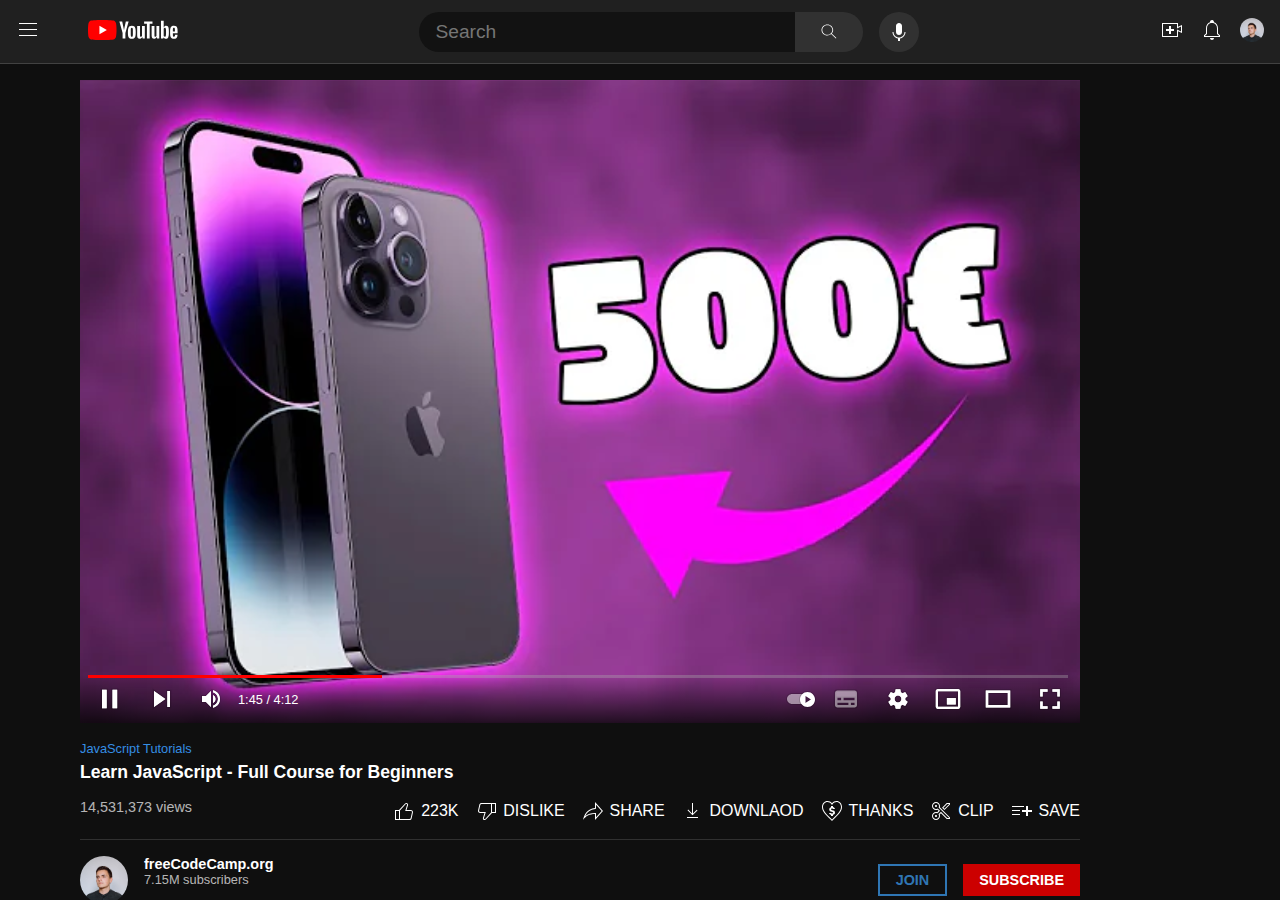
==== watch/youtube_video.html @ 1440735f "Second commit" ====
<!DOCTYPE html>
<html lang="en">
  <head>
    <meta charset="UTF-8" />
    <meta http-equiv="X-UA-Compatible" content="IE=edge" />
    <meta name="viewport" content="width=device-width, initial-scale=1.0" />
    <link rel="stylesheet" href="./style.css" />
    <link rel="shortcut icon" href="../favicon.ico" type="image/x-icon" />
    <title>Video title...</title>
  </head>
  <body>
    <!-- HEADER -->

    <header class="header">
      <!-- RIGHT SIDE OF HEADER -->

      <a href=""
        ><img src="../assets/menu.svg" alt="Menu" class="header__menu__side"
      /></a>
      <a href="../">
        <img src="../assets/logo.svg" alt="Logo" class="header__logo"
      /></a>

      <!-- CENTERED SEARCH BAR  -->

      <form class="header__search">
        <input type="text" class="header__search-input" placeholder="Search" />
        <button class="header__search__btn">
          <img
            src="../assets/search.svg"
            alt="Search"
            class="header__search__btn-icon"
          />
        </button>
        <button class="header__search__voice">
          <img
            src="../assets/voice.svg"
            alt="Voice search"
            class="header__search__voice__icon"
          />
        </button>
      </form>

      <!-- HEADER NAV BAR WITH CREATE, NOTIFICATIONS AND PROFILE ICONS -->

      <nav class="header__nav">
        <ul class="header__nav-list">
          <li class="header__nav-item">
            <a href="#" class="header__nav-link">
              <img
                src="../assets/create.svg"
                alt="Create"
                class="header__nav-icon"
              />
            </a>
          </li>
          <li class="header__nav-item">
            <a href="#" class="header__nav-link">
              <img
                src="../assets/notification.svg"
                alt="Create"
                class="header__nav-icon"
              />
            </a>
          </li>
          <li class="header__nav-item">
            <a href="#" class="header__nav-link header__nav-icon-profile">
              <img
                src="../assets/profile-image.jfif"
                alt="Create"
                class="header__nav-icon"
              />
            </a>
            <div class="header__nav-item-profile">
              <div class="header__nav-item-profile-about">
                <div class="header__nav-item-profile-about-image">
                  <img src="../assets/profile-image.jfif" alt="profile" />
                </div>
                <div class="header__nav-item-profile-about-info">
                  <span class="header__nav-item-profile-about-info-name"
                    >Mirnes Zahirović</span
                  >
                  <span class="header__nav-item-profile-about-info-email"
                    >contact@mirneszahirovic.me</span
                  >
                  <a href="#">Manage your Google Account</a>
                </div>
              </div>
              <nav class="header__nav-item-profile-nav">
                <ul class="header__nav-item-profile-nav-list">
                  <li class="header__nav-item-profile-nav-list-item">
                    <a
                      href="#"
                      class="header__nav-item-profile-nav-list-item-link"
                    >
                      <img
                        src="../assets/your-channel.svg"
                        alt=""
                        class="header__nav-item-profile-nav-list-item-link-img"
                      />
                      <span
                        class="header__nav-item-profile-nav-list-item-link-text"
                        >Your channel</span
                      >
                    </a>
                  </li>
                  <li class="header__nav-item-profile-nav-list-item">
                    <a
                      href="#"
                      class="header__nav-item-profile-nav-list-item-link"
                    >
                      <img
                        src="../assets/youtube-studio.svg"
                        alt=""
                        class="header__nav-item-profile-nav-list-item-link-img"
                      />
                      <span
                        class="header__nav-item-profile-nav-list-item-link-text"
                        >YouTube Studio</span
                      >
                    </a>
                  </li>
                  <li class="header__nav-item-profile-nav-list-item">
                    <a
                      href="#"
                      class="header__nav-item-profile-nav-list-item-link"
                    >
                      <img
                        src="../assets/switch-accounts.svg"
                        alt=""
                        class="header__nav-item-profile-nav-list-item-link-img"
                      />
                      <span
                        class="header__nav-item-profile-nav-list-item-link-text"
                        >Switch accounts</span
                      >
                    </a>
                  </li>
                  <li class="header__nav-item-profile-nav-list-item">
                    <a
                      href="#"
                      class="header__nav-item-profile-nav-list-item-link"
                    >
                      <img
                        src="../assets/signout.svg"
                        alt=""
                        class="header__nav-item-profile-nav-list-item-link-img"
                      />
                      <span
                        class="header__nav-item-profile-nav-list-item-link-text"
                        >Sign out</span
                      >
                    </a>
                  </li>
                </ul>
              </nav>
              <nav class="header__nav-item-profile-nav">
                <ul class="header__nav-item-profile-nav-list">
                  <li class="header__nav-item-profile-nav-list-item">
                    <a
                      href="#"
                      class="header__nav-item-profile-nav-list-item-link"
                    >
                      <img
                        src="../assets/pruchases.svg"
                        alt=""
                        class="header__nav-item-profile-nav-list-item-link-img"
                      />
                      <span
                        class="header__nav-item-profile-nav-list-item-link-text"
                        >Purchases and memberships
                      </span>
                    </a>
                  </li>
                  <li class="header__nav-item-profile-nav-list-item">
                    <a
                      href="#"
                      class="header__nav-item-profile-nav-list-item-link"
                    >
                      <img
                        src="../assets/your-data.svg"
                        alt=""
                        class="header__nav-item-profile-nav-list-item-link-img"
                      />
                      <span
                        class="header__nav-item-profile-nav-list-item-link-text"
                        >Your data in YouTube</span
                      >
                    </a>
                  </li>
                </ul>
              </nav>
              <nav class="header__nav-item-profile-nav">
                <ul class="header__nav-item-profile-nav-list">
                  <li class="header__nav-item-profile-nav-list-item">
                    <a
                      href="#"
                      class="header__nav-item-profile-nav-list-item-link"
                    >
                      <img
                        src="../assets/appearance.svg"
                        alt=""
                        class="header__nav-item-profile-nav-list-item-link-img"
                      />
                      <span
                        class="header__nav-item-profile-nav-list-item-link-text"
                        >Appearance: Device theme
                      </span>
                    </a>
                  </li>
                  <li class="header__nav-item-profile-nav-list-item">
                    <a
                      href="#"
                      class="header__nav-item-profile-nav-list-item-link"
                    >
                      <img
                        src="../assets/language.svg"
                        alt=""
                        class="header__nav-item-profile-nav-list-item-link-img"
                      />
                      <span
                        class="header__nav-item-profile-nav-list-item-link-text"
                        >Language: British English
                      </span>
                    </a>
                  </li>
                  <li class="header__nav-item-profile-nav-list-item">
                    <a
                      href="#"
                      class="header__nav-item-profile-nav-list-item-link"
                    >
                      <img
                        src="../assets/restricted.svg"
                        alt=""
                        class="header__nav-item-profile-nav-list-item-link-img"
                      />
                      <span
                        class="header__nav-item-profile-nav-list-item-link-text"
                        >Restricted Mode: Off
                      </span>
                    </a>
                  </li>
                  <li class="header__nav-item-profile-nav-list-item">
                    <a
                      href="#"
                      class="header__nav-item-profile-nav-list-item-link"
                    >
                      <img
                        src="../assets/location.svg"
                        alt=""
                        class="header__nav-item-profile-nav-list-item-link-img"
                      />
                      <span
                        class="header__nav-item-profile-nav-list-item-link-text"
                        >Location: Bosnia and Herzegovina
                      </span>
                    </a>
                  </li>
                  <li class="header__nav-item-profile-nav-list-item">
                    <a
                      href="#"
                      class="header__nav-item-profile-nav-list-item-link"
                    >
                      <img
                        src="../assets/keyboard-shortcuts.svg"
                        alt=""
                        class="header__nav-item-profile-nav-list-item-link-img"
                      />
                      <span
                        class="header__nav-item-profile-nav-list-item-link-text"
                        >Keyboard shortcuts
                      </span>
                    </a>
                  </li>
                </ul>
              </nav>
              <nav class="header__nav-item-profile-nav">
                <ul class="header__nav-item-profile-nav-list">
                  <li class="header__nav-item-profile-nav-list-item">
                    <a
                      href="#"
                      class="header__nav-item-profile-nav-list-item-link"
                    >
                      <img
                        src="../assets/settings.svg"
                        alt=""
                        class="header__nav-item-profile-nav-list-item-link-img"
                      />
                      <span
                        class="header__nav-item-profile-nav-list-item-link-text"
                        >Settings
                      </span>
                    </a>
                  </li>
                </ul>
              </nav>
              <nav class="header__nav-item-profile-nav">
                <ul class="header__nav-item-profile-nav-list">
                  <li class="header__nav-item-profile-nav-list-item">
                    <a
                      href="#"
                      class="header__nav-item-profile-nav-list-item-link"
                    >
                      <img
                        src="../assets/help.svg"
                        alt=""
                        class="header__nav-item-profile-nav-list-item-link-img"
                      />
                      <span
                        class="header__nav-item-profile-nav-list-item-link-text"
                        >Help
                      </span>
                    </a>
                  </li>
                  <li class="header__nav-item-profile-nav-list-item">
                    <a
                      href="#"
                      class="header__nav-item-profile-nav-list-item-link"
                    >
                      <img
                        src="../assets/send-feedback.svg"
                        alt=""
                        class="header__nav-item-profile-nav-list-item-link-img"
                      />
                      <span
                        class="header__nav-item-profile-nav-list-item-link-text"
                        >Send feedback
                      </span>
                    </a>
                  </li>
                </ul>
              </nav>
            </div>
          </li>
        </ul>
      </nav>
    </header>

    <!-- TABLET AND MOBILE HEADER-->

    <header class="header__mobile">
      <div class="header__mobile__search">
        <input type="text" class="header__mobile__search-input" />
      </div>
      <div class="header__mobile__logo">
        <img
          src="../assets/logo.svg"
          alt="Logo"
          class="header__mobile__logo-img"
        />
      </div>
      <div class="header__mobile__right-side">
        <img
          src="../assets/search.svg"
          alt="Search"
          class="header__mobile__right-side-search-img"
        />
        <img
          src="../assets/profile-image.jfif"
          alt=""
          class="header__mobile__right-side-profile"
        />
      </div>
    </header>

    <main class="main">
      <div class="main__video">
        <div class="main__video__player">
          <div class="main__video__player__controls">
            <div class="main__video__player__controls__track">
              <div class="main__video__player__controls__track-current"></div>
            </div>
            <div class="main__video__player__controls__first-group">
              <img
                src="./assets/pause.svg"
                alt=""
                class="main__video__player__controls__first-group-pause"
              />
              <img
                src="./assets/next.svg"
                alt=""
                class="main__video__player__controls__first-group-next"
              />
              <img
                src="./assets/volume.svg"
                alt=""
                class="main__video__player__controls__first-group-volume"
              />
              <span class="main__video__player__controls__first-group-time"
                >1:45 / 4:12</span
              >
            </div>
            <div class="main__video__player__controls__second-group">
              <img
                src="./assets/autoplay.svg"
                alt=""
                class="main__video__player__controls-second-group-autplay"
              />
              <img
                src="./assets/subtitles.svg"
                alt=""
                class="main__video__player__controls-second-group-subtitles"
              />
              <img
                src="./assets/settings.svg"
                alt=""
                class="main__video__player__controls-second-group-settings"
              />
              <img
                src="./assets/pip.svg"
                alt=""
                class="main__video__player__controls-second-group-pip"
              />
              <img
                src="./assets/cinema.svg"
                alt=""
                class="main__video__player__controls-second-group-cinema"
              />
              <img
                src="./assets/fullscreen.svg"
                alt=""
                class="main__video__player__controls-second-group-fullscreen"
              />
            </div>
          </div>
        </div>
        <div class="main__video__about">
          <div class="main__video__about__title">
            <a class="main__video__about__title-tag" href="#"
              >JavaScript Tutorials</a
            >
            <h4 class="main__video__about__title-text">
              Learn JavaScript - Full Course for Beginners
            </h4>
          </div>
          <div class="main__video__about__actions">
            <span class="main__video__about__actions-views"
              >14,531,373 views
            </span>
            <button class="main__video__about__actions-button">
              <img
                src="./assets/like.svg"
                alt=""
                class="main__video__about__actions-button-img"
              />
              <span class="main__video__about__actions-button-text">223K</span>
            </button>
            <button class="main__video__about__actions-button">
              <img
                src="./assets/dislike.svg"
                alt=""
                class="main__video__about__actions-button-img"
              />
              <span class="main__video__about__actions-button-text"
                >DISLIKE</span
              >
            </button>
            <button class="main__video__about__actions-button">
              <img
                src="./assets/share.svg"
                alt=""
                class="main__video__about__actions-button-img"
              />
              <span class="main__video__about__actions-button-text">SHARE</span>
            </button>
            <button class="main__video__about__actions-button">
              <img
                src="./assets/download.svg"
                alt=""
                class="main__video__about__actions-button-img"
              />
              <span class="main__video__about__actions-button-text"
                >DOWNLAOD</span
              >
            </button>
            <button class="main__video__about__actions-button">
              <img
                src="./assets/thanks.svg"
                alt=""
                class="main__video__about__actions-button-img"
              />
              <span class="main__video__about__actions-button-text"
                >THANKS</span
              >
            </button>
            <button class="main__video__about__actions-button">
              <img
                src="./assets/clip.svg"
                alt=""
                class="main__video__about__actions-button-img"
              />
              <span class="main__video__about__actions-button-text">CLIP</span>
            </button>
            <button class="main__video__about__actions-button">
              <img
                src="./assets/save.svg"
                alt=""
                class="main__video__about__actions-button-img"
              />
              <span class="main__video__about__actions-button-text">SAVE</span>
            </button>
          </div>
          <div class="main__video__about__description">
            <div class="main__video__about__description__heading">
              <div class="main__video__about__description__heading-channel">
                <img
                  src="../assets/profile-image.jfif"
                  alt=""
                  class="main__video__about__description__heading-channel-img"
                />
                <div
                  class="main__video__about__description__heading-channel-about"
                >
                  <span
                    class="main__video__about__description__heading-channel-about-name"
                    >freeCodeCamp.org</span
                  >
                  <span
                    class="main__video__about__description__heading-channel-about-subs"
                    >7.15M subscribers</span
                  >
                </div>
              </div>
              <div
                class="main__video__about__description__heading-channel-actions"
              >
                <button
                  class="main__video__about__description__heading-channel-actions-join"
                >
                  JOIN
                </button>
                <button
                  class="main__video__about__description__heading-channel-actions-subscribe"
                >
                  SUBSCRIBE
                </button>
              </div>
            </div>
            <div class="main__video__about__description__box">
              <p class="main__video__about__description__box-text">
                This complete 134-part JavaScript tutorial for beginners will
                teach you everything you need to know to get started with the
                JavaScript programming language.
              </p>
              <a href="#" class="main__video__about__description__box_show-more"
                >SHOW MORE</a
              >
            </div>
          </div>
        </div>
        <div class="main__video__comments">
          <div class="main__video__comments__heading">
            <span class="main__video__comments__heading-comments-number"
              >8,051 Comments</span
            >
            <div class="main__video__comments__heading-sort">
              <img
                src="./assets/sort-commetns.svg"
                alt=""
                class="main__video__comments__heading-sort-img"
              />
              <span class="main__video__comments__heading-sort-text"
                >SORT BY</span
              >
            </div>
          </div>
          <div class="main__video__comments__add">
            <img
              src="../assets/profile-image.jfif"
              alt=""
              class="main__video__comments__add-channel-image"
            />
            <div class="main__video__comments__add-field">
              <input
                type="text"
                class="main__video__comments__add-field-input"
                placeholder="Add Comment"
              />
              <div class="main__video__comments__add-field__actions">
                <span class="main__video__comments__add-field__actions-emoji"
                  >😄</span
                >
                <button
                  class="main__video__comments__add-field__actions-cancel"
                >
                  Cancel
                </button>
                <button
                  class="main__video__comments__add-field__actions-comment"
                >
                  Comment
                </button>
              </div>
            </div>
          </div>

          <div class="main__video__comments__all">
            <div class="main__video__comments__all-comment">
              <img
                src="../assets/profile-image.jfif"
                alt=""
                class="main__video__comments__all-comment-img"
              />
              <div class="main__video__comments__all__comment__content">
                <div
                  class="main__video__comments__all__comment__content__heading"
                >
                  <div
                    class="main__video__comments__all__comment__content__heading"
                  >
                    <span
                      class="main__video__comments__all__comment__content__heading-channel"
                      >Zizyo</span
                    >
                    <span
                      class="main__video__comments__all__comment__content__heading-time"
                      >3 days ago</span
                    >
                  </div>
                </div>
                <span class="main__video__comments__all__comment__content-text">
                  Thank you! This is a very helpful tutorial.
                </span>
                <div
                  class="main__video__comments__all__comment__content__actions"
                >
                  <button
                    class="main__video__comments__all__comment__content__actions-like"
                  >
                    <img
                      src="./assets/like.svg"
                      alt=""
                      class="main__video__comments__all__comment__content-actions-like-img"
                    />
                    18
                  </button>
                  <button
                    class="main__video__comments__all__comment__content__actions-like"
                  >
                    <img src="./assets/dislike.svg" alt="" />
                  </button>
                  <span
                    class="main__video__comments__all__comment__content__actions-reply"
                    >REPLY</span
                  >
                </div>
              </div>
            </div>
          </div>
        </div>
      </div>
      <div class="main__suggestions"></div>
    </main>
    <footer class="footer__mobile">
      <nav class="footer__mobile__nav">
        <ul class="footer__mobile__nav-list">
          <li class="footer__mobile__nav-list-item">
            <a href="#" class="footer__mobile__nav-list-item-link">
              <img
                src="../assets/home.svg"
                alt=""
                class="footer__mobile__nav-list-item-link-img"
              />
              <span class="footer__mobile__nav-list-item-link-text">Home</span>
            </a>
          </li>
          <li class="footer__mobile__nav-list-item">
            <a href="#" class="footer__mobile__nav-list-item-link">
              <img
                src="../assets/shorts.svg"
                alt=""
                class="footer__mobile__nav-list-item-link-img"
              />
              <span class="footer__mobile__nav-list-item-link-text"
                >Shorts</span
              >
            </a>
          </li>
          <li class="footer__mobile__nav-list-item">
            <a href="#" class="footer__mobile__nav-list-item-link">
              <img
                src="../assets/subscriptions.svg"
                alt=""
                class="footer__mobile__nav-list-item-link-img"
              />
              <span class="footer__mobile__nav-list-item-link-text"
                >Subscirptions</span
              >
            </a>
          </li>
          <li class="footer__mobile__nav-list-item">
            <a href="#" class="footer__mobile__nav-list-item-link">
              <img
                src="../assets/library.svg"
                alt=""
                class="footer__mobile__nav-list-item-link-img"
              />
              <span class="footer__mobile__nav-list-item-link-text"
                >Library</span
              >
            </a>
          </li>
        </ul>
      </nav>
    </footer>
  </body>
</html>
---- watch/style.css ----
/* GLOBAL STYLE */

* {
  margin: 0;
  padding: 0;
  box-sizing: border-box;
  font-family: "Arial";
}

body {
  height: 100vh;
  background-color: #202020;
}

body::-webkit-scrollbar {
  display: none;
}

a {
  color: white;
  text-decoration: none;
}

/* HEADER */

.header {
  display: flex;
  align-items: center;
  justify-content: space-between;
  height: 4rem;
  padding: 0 1rem;
  border-bottom: 1px solid #424242;
  position: relative;
  z-index: 9999;
}

.header-menu-side {
  justify-self: flex-start;
}

.header__logo {
  justify-self: flex-start;
  margin-right: auto;
  margin-left: 3rem;
}

.header__search {
  display: flex;
  align-self: center;
  justify-self: center;
  margin: 0 auto;
  width: 40%;
}

.header__search-input {
  padding: 0.5rem 1rem;
  font-size: 1.2rem;
  border-radius: 40px 0 0 40px;
  outline: none;
  border: none;
  background-color: #121212;
  width: 100%;
  color: white;
}

.header__search__btn {
  padding: 0.5rem 1.5rem;
  display: flex;
  justify-content: center;
  align-items: center;
  background-color: #313131;
  border-radius: 0 40px 40px 0;
  outline: none;
  border: none;
  cursor: pointer;
}

.header__search__btn-icon {
  width: 1.2rem;
}

.header__search__voice {
  margin-left: 1rem;
  padding: 0.5rem;
  border-radius: 50%;
  display: flex;
  justify-content: center;
  align-items: center;
  background-color: #313131;
  outline: none;
  border: none;
  cursor: pointer;
}

.header__nav {
  display: flex;
  justify-content: center;
  align-items: center;
}

.header__nav-list {
  display: flex;
  justify-content: center;
  align-items: center;
  list-style: none;
  gap: 1rem;
}

.header__nav-icon {
  width: 1.5rem;
  border-radius: 50%;
}

.header__nav-icon-profile:hover + .header__nav-item-profile {
  display: flex;
  flex-direction: column;
}

.header__nav-item-profile {
  width: 20rem;
  height: 90vh;
  background-color: #202020;
  border: 1px solid #414141;
  position: absolute;
  top: 2rem;
  right: 2rem;
  display: none;
  flex-direction: column;
  color: white;
  overflow-y: scroll;
}

.header__nav-item-profile::-webkit-scrollbar {
  width: 0.5rem;
}

.header__nav-item-profile::-webkit-scrollbar-thumb {
  background-color: #6a6a6a;
}

.header__nav-item-profile:hover {
  display: flex;
  flex-direction: column;
}

.header__nav-item-profile-about {
  display: flex;
  gap: 1rem;
  padding: 0.5rem;
  position: sticky;
  top: 0;
  background-color: #202020;
  border-bottom: 1px solid #6a6a6a;
}

.header__nav-item-profile-about-image {
  width: 20%;
}
.header__nav-item-profile-about-image img {
  width: 100%;
  border-radius: 50%;
}

.header__nav-item-profile-about-info {
  display: flex;
  flex-direction: column;
  gap: 0.2rem;
  font-size: 0.9rem;
}

.header__nav-item-profile-about-info a {
  color: #3ea6ff;
  margin: 1rem 0;
}

.header__nav-item-profile-nav {
  border-top: 1px solid #6a6a6a;
  border-bottom: 1px solid #6a6a6a;
  padding: 0.5rem 0;
}

.header__nav-item-profile-nav-list {
  list-style: none;
}

.header__nav-item-profile-nav-list-item {
  cursor: pointer;
  padding: 0.5rem 1rem;
}
.header__nav-item-profile-nav-list-item:hover {
  background-color: #a7a99d2a;
}

.header__nav-item-profile-nav-list-item-link {
  display: flex;
  align-items: center;
  gap: 1rem;
  font-size: 0.9rem;
}

.header__mobile {
  display: none;
}

/* MAIN */

.main {
  display: flex;
  padding: 1rem 5rem;
  height: calc(100vh - 4rem);
  background-color: #0f0f0f;
  overflow-y: scroll;
}

.main::-webkit-scrollbar {
  width: 1rem;
}

.main::-webkit-scrollbar-thumb {
  background-color: #969696;
  border-radius: 50px;
  background-clip: padding-box;
  border: 4px solid rgba(0, 0, 0, 0);
}

.main::-webkit-scrollbar-track {
  background-color: #232323;
  display: block;
  padding: 0.3rem;
}

.main__video {
  flex-basis: 70%;
  height: 100%;
}

.main__video__player {
  width: 100%;
  height: 80%;
  background-image: url("../assets/videos/2.webp");
  background-position: center;
  background-size: cover;
  display: flex;
}

.main__video__player__controls {
  align-self: flex-end;
  width: 100%;
  display: flex;
  align-items: center;
  justify-content: space-between;
  color: white;
  background: rgb(0, 0, 0);
  background: linear-gradient(
    0deg,
    rgba(0, 0, 0, 0.7724089635854342) 0%,
    rgba(255, 255, 255, 0) 100%
  );
  font-size: 0.8rem;
  padding: 0 0.5rem;
  position: relative;
}

.main__video__player__controls img {
  cursor: pointer;
}

.main__video__player__controls__track {
  position: absolute;
  top: 0;
  width: 98%;
  background-color: rgba(175, 175, 175, 0.34);
  height: 3px;
}

.main__video__player__controls__track-current {
  background-color: red;
  height: 100%;
  width: 30%;
}

.main__video__player__controls__first-group {
  display: flex;
  align-items: center;
  gap: 0.5rem;
}
.main__video__player__controls__second-group {
  display: flex;
  align-items: center;
  gap: 0.5rem;
}

.main__video__about__title {
  margin-top: 1rem;
}

.main__video__about__title-tag {
  color: #358ee4;
  font-size: 0.8rem;
}

.main__video__about__title-text {
  color: white;
  font-size: 1.1rem;
  margin-top: 0.3rem;
}

.main__video__about__actions {
  display: flex;
  align-items: flex-start;
  color: white;
  gap: 1rem;
  border-bottom: 1px solid #303030;
  padding: 1rem 0;
}

.main__video__about__actions-views {
  margin-right: auto;
  font-size: 0.9rem;
  color: rgba(255, 255, 255, 0.706);
}

.main__video__about__actions-button {
  background-color: transparent;
  color: white;
  outline: none;
  border: none;
  display: flex;
  align-items: center;
  font-size: 1rem;
  font-weight: 500;
  gap: 0.3rem;
  cursor: pointer;
}

.main__video__about__description {
  padding: 1rem 0;
  border-bottom: 1px solid #303030;
  width: 100%;
  color: white;
  display: flex;
  flex-direction: column;
  gap: 1rem;
}

.main__video__about__description__heading {
  display: flex;
  justify-content: space-between;
  width: 100%;
}

.main__video__about__description__heading-channel {
  display: flex;
  width: 30%;
  gap: 1rem;
}

.main__video__about__description__heading-channel-img {
  width: 3rem;
  border-radius: 50%;
}

.main__video__about__description__heading-channel-about {
  display: flex;
  flex-direction: column;
}

.main__video__about__description__heading-channel-about-subs {
  font-size: 0.8rem;
  color: rgba(255, 255, 255, 0.706);
}

.main__video__about__description__heading-channel-about-name {
  font-size: 0.9rem;
  font-weight: 600;
}

.main__video__about__description__heading-channel-actions {
  display: flex;
  align-items: center;
  gap: 1rem;
}

.main__video__about__description__heading-channel-actions-join {
  font-size: 0.9rem;
  background-color: transparent;
  border: 2px solid #2f76b4;
  font-weight: 600;
  color: #2f76b4;
  padding: 0.4rem 1rem;
  cursor: pointer;
}

.main__video__about__description__heading-channel-actions-subscribe {
  font-size: 0.9rem;
  background-color: #cc0000;
  border: none;
  font-weight: 600;
  color: white;
  padding: 0.5rem 1rem;
  cursor: pointer;
}

.main__video__about__description__box {
  padding: 0.5rem 4rem;
  font-size: 0.8rem;
}

.main__video__about__description__box_show-more {
  font-weight: 500;
  font-size: 0.8rem;
  display: block;
  margin-top: 2rem;
  color: rgba(255, 255, 255, 0.706);
}

.main__video__comments {
  display: flex;
  flex-direction: column;
  padding-bottom: 5rem;
  width: 100%;
}

.main__video__comments__heading {
  display: flex;
  color: white;
  gap: 1rem;
  align-items: center;
  padding: 1rem 0;
  font-size: 0.9rem;
}

.main__video__comments__heading-sort {
  display: flex;
  align-items: center;
  gap: 0.5rem;
  cursor: pointer;
  font-size: 0.9rem;
  font-weight: 500;
}

.main__video__comments__add {
  display: flex;
  align-items: flex-start;
  gap: 1rem;
  width: 100%;
}

.main__video__comments__add-channel-image {
  width: 4rem;
  border-radius: 50%;
}

.main__video__comments__add-field {
  display: flex;
  flex-direction: column;
  width: 100%;
  gap: 0.5rem;
}

.main__video__comments__add-field-input {
  width: 100%;
  font-size: 1rem;
  padding: 0.5rem 0.5rem 0.2rem 0.5rem;
  background-color: transparent;
  color: white;
  border: none;
  outline: none;
  border-bottom: 1px solid #a7a99d;
}

.main__video__comments__add-field__actions {
  display: flex;
  gap: 0.5rem;
}

.main__video__comments__add-field__actions-emoji {
  margin-right: auto;
  cursor: pointer;
}

.main__video__comments__add-field__actions-cancel {
  padding: 0.5rem 1rem;
  background-color: transparent;
  color: #a7a99d;
  font-size: 0.9rem;
  font-weight: 500;
  border: none;
  cursor: pointer;
  text-transform: uppercase;
}

.main__video__comments__add-field__actions-comment {
  padding: 0.5rem 1rem;
  background-color: #3ea6ff;
  color: black;
  font-size: 0.9rem;
  font-weight: 500;
  border: none;
  cursor: pointer;
  text-transform: uppercase;
  border-radius: 2px;
}

.main__video__comments__all {
  display: flex;
  flex-direction: column;
}

/* FOOTER */

.footer__mobile {
  display: none;
}

@media only screen and (max-width: 1312px) {
  /* TABLET NAVBAR */

  .main__nav {
    display: none;
  }

  .main__nav__tablet {
    display: flex;
    width: 5rem;
    justify-content: center;
    padding: 1rem 0.2rem;
  }

  .main__nav__tablet-list {
    display: flex;
    flex-direction: column;
    list-style: none;
    gap: 1rem;
  }

  .main__nav__tablet-list-item-link {
    display: flex;
    flex-direction: column;
    align-items: center;
    gap: 0.5rem;
    text-decoration: none;
    color: white;
    padding: 0.5rem 0;
  }

  .main__nav__tablet-list-item-link:hover {
    background-color: #a7a99d;
  }

  .main__nav__tablet-list-item-link-text {
    font-size: 0.6rem;
  }
}

/* TABLET VIDEO CONTAINER GRID */

@media only screen and (max-width: 1028px) {
  .header {
    display: none;
  }
  .header__mobile {
    display: flex;
    justify-content: space-between;
    align-items: center;
    padding: 0.8rem 1rem;
    background-color: #0f0f0f;
    border-bottom: 0.1px solid #6f6f6f;
  }

  .header__mobile__logo-img {
    max-width: 100%;
  }

  .header__mobile__search {
    display: none;
  }

  .header__mobile__right-side {
    display: flex;
    align-items: center;
    gap: 1rem;
  }

  .header__mobile__right-side-search-img {
    cursor: pointer;
    width: 2rem;
  }

  .header__mobile__right-side-profile {
    max-width: 2rem;
    border-radius: 50%;
  }

  .header__mobile__right-side-search-img:hover + .header__mobile__search {
    display: block;
  }

  .main__nav__tablet {
    display: none;
  }

  .footer__mobile {
    display: flex;
    position: fixed;
    bottom: 0;
    background-color: #0f0f0f;
    width: 100%;
  }

  .footer__mobile__nav {
    width: 100%;
    padding: 0.5rem;
  }

  .footer__mobile__nav-list {
    display: flex;
    width: 100%;
    list-style: none;
    justify-content: space-between;
  }

  .footer__mobile__nav-list-item {
    flex-grow: 1;
  }

  .footer__mobile__nav-list-item-link {
    display: flex;
    flex-direction: column;
    justify-content: center;
    align-items: center;
    width: 100%;
    gap: 0.1rem;
  }

  .footer__mobile__nav-list-item-link-img {
    width: 1.3rem;
  }

  .footer__mobile__nav-list-item-link-text {
    font-size: 0.8rem;
  }
}

@media only screen and (max-width: 480px) {
  .header__mobile__search {
    display: none;
  }
}
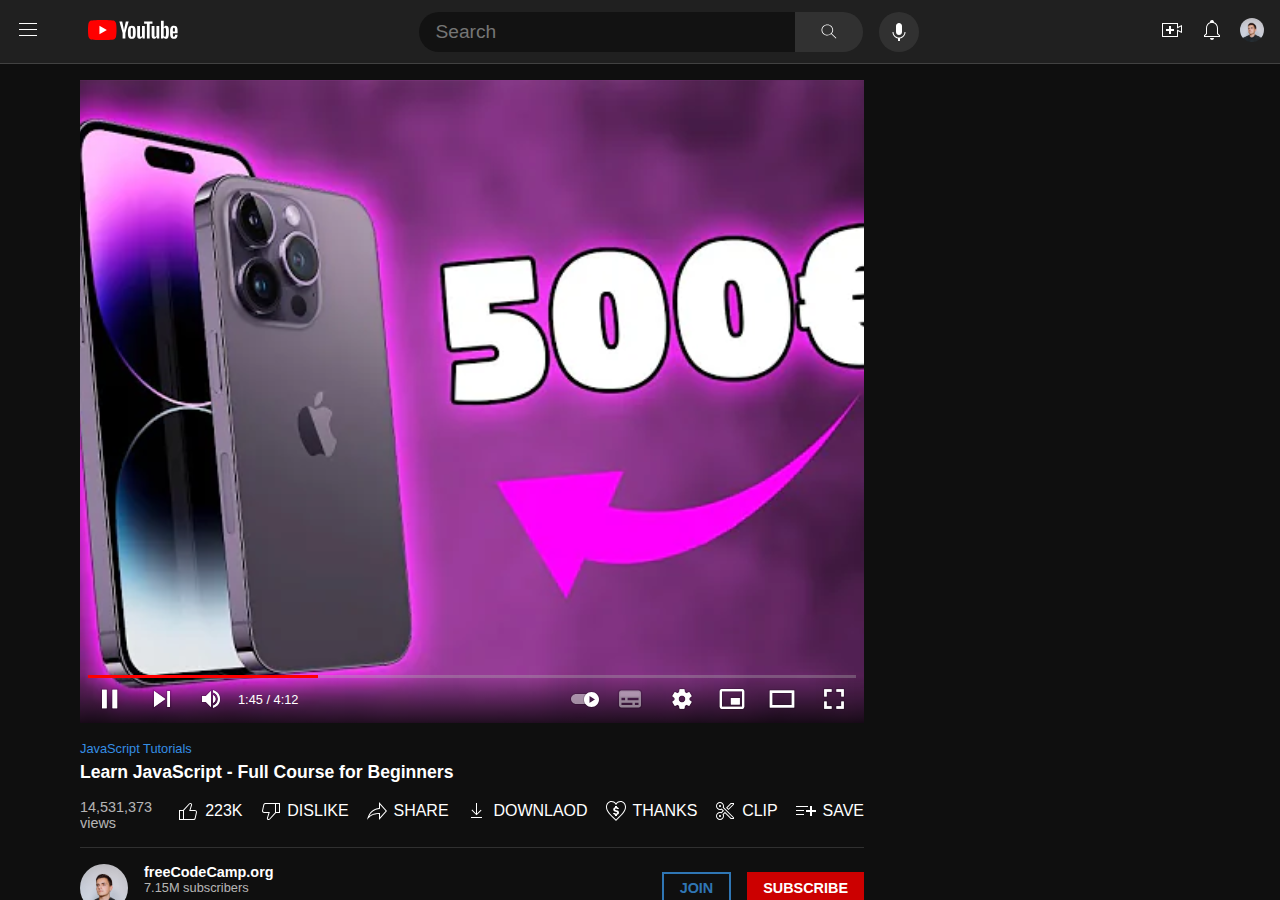
==== commit 314e5da0: "setting base url" ====
--- a/watch/youtube_video.html
+++ b/watch/youtube_video.html
@@ -605,18 +605,14 @@
                 <div
                   class="main__video__comments__all__comment__content__heading"
                 >
-                  <div
-                    class="main__video__comments__all__comment__content__heading"
-                  >
-                    <span
-                      class="main__video__comments__all__comment__content__heading-channel"
-                      >Zizyo</span
-                    >
-                    <span
-                      class="main__video__comments__all__comment__content__heading-time"
-                      >3 days ago</span
-                    >
-                  </div>
+                  <span
+                    class="main__video__comments__all__comment__content__heading-channel"
+                    >Zizyo</span
+                  >
+                  <span
+                    class="main__video__comments__all__comment__content__heading-time"
+                    >3 days ago</span
+                  >
                 </div>
                 <span class="main__video__comments__all__comment__content-text">
                   Thank you! This is a very helpful tutorial.
@@ -631,8 +627,249 @@
                       src="./assets/like.svg"
                       alt=""
                       class="main__video__comments__all__comment__content-actions-like-img"
+                      style="display: block"
                     />
-                    18
+                    <span>18</span>
+                  </button>
+                  <button
+                    class="main__video__comments__all__comment__content__actions-like"
+                  >
+                    <img src="./assets/dislike.svg" alt="" />
+                  </button>
+                  <span
+                    class="main__video__comments__all__comment__content__actions-reply"
+                    >REPLY</span
+                  >
+                </div>
+              </div>
+            </div>
+            <div class="main__video__comments__all-comment">
+              <img
+                src="../assets/profile-image.jfif"
+                alt=""
+                class="main__video__comments__all-comment-img"
+              />
+              <div class="main__video__comments__all__comment__content">
+                <div
+                  class="main__video__comments__all__comment__content__heading"
+                >
+                  <span
+                    class="main__video__comments__all__comment__content__heading-channel"
+                    >Zizyo</span
+                  >
+                  <span
+                    class="main__video__comments__all__comment__content__heading-time"
+                    >3 days ago</span
+                  >
+                </div>
+                <span class="main__video__comments__all__comment__content-text">
+                  Thank you! This is a very helpful tutorial.
+                </span>
+                <div
+                  class="main__video__comments__all__comment__content__actions"
+                >
+                  <button
+                    class="main__video__comments__all__comment__content__actions-like"
+                  >
+                    <img
+                      src="./assets/like.svg"
+                      alt=""
+                      class="main__video__comments__all__comment__content-actions-like-img"
+                      style="display: block"
+                    />
+                    <span>18</span>
+                  </button>
+                  <button
+                    class="main__video__comments__all__comment__content__actions-like"
+                  >
+                    <img src="./assets/dislike.svg" alt="" />
+                  </button>
+                  <span
+                    class="main__video__comments__all__comment__content__actions-reply"
+                    >REPLY</span
+                  >
+                </div>
+              </div>
+            </div>
+            <div class="main__video__comments__all-comment">
+              <img
+                src="../assets/profile-image.jfif"
+                alt=""
+                class="main__video__comments__all-comment-img"
+              />
+              <div class="main__video__comments__all__comment__content">
+                <div
+                  class="main__video__comments__all__comment__content__heading"
+                >
+                  <span
+                    class="main__video__comments__all__comment__content__heading-channel"
+                    >Zizyo</span
+                  >
+                  <span
+                    class="main__video__comments__all__comment__content__heading-time"
+                    >3 days ago</span
+                  >
+                </div>
+                <span class="main__video__comments__all__comment__content-text">
+                  Thank you! This is a very helpful tutorial.
+                </span>
+                <div
+                  class="main__video__comments__all__comment__content__actions"
+                >
+                  <button
+                    class="main__video__comments__all__comment__content__actions-like"
+                  >
+                    <img
+                      src="./assets/like.svg"
+                      alt=""
+                      class="main__video__comments__all__comment__content-actions-like-img"
+                      style="display: block"
+                    />
+                    <span>18</span>
+                  </button>
+                  <button
+                    class="main__video__comments__all__comment__content__actions-like"
+                  >
+                    <img src="./assets/dislike.svg" alt="" />
+                  </button>
+                  <span
+                    class="main__video__comments__all__comment__content__actions-reply"
+                    >REPLY</span
+                  >
+                </div>
+              </div>
+            </div>
+            <div class="main__video__comments__all-comment">
+              <img
+                src="../assets/profile-image.jfif"
+                alt=""
+                class="main__video__comments__all-comment-img"
+              />
+              <div class="main__video__comments__all__comment__content">
+                <div
+                  class="main__video__comments__all__comment__content__heading"
+                >
+                  <span
+                    class="main__video__comments__all__comment__content__heading-channel"
+                    >Zizyo</span
+                  >
+                  <span
+                    class="main__video__comments__all__comment__content__heading-time"
+                    >3 days ago</span
+                  >
+                </div>
+                <span class="main__video__comments__all__comment__content-text">
+                  Thank you! This is a very helpful tutorial.
+                </span>
+                <div
+                  class="main__video__comments__all__comment__content__actions"
+                >
+                  <button
+                    class="main__video__comments__all__comment__content__actions-like"
+                  >
+                    <img
+                      src="./assets/like.svg"
+                      alt=""
+                      class="main__video__comments__all__comment__content-actions-like-img"
+                      style="display: block"
+                    />
+                    <span>18</span>
+                  </button>
+                  <button
+                    class="main__video__comments__all__comment__content__actions-like"
+                  >
+                    <img src="./assets/dislike.svg" alt="" />
+                  </button>
+                  <span
+                    class="main__video__comments__all__comment__content__actions-reply"
+                    >REPLY</span
+                  >
+                </div>
+              </div>
+            </div>
+            <div class="main__video__comments__all-comment">
+              <img
+                src="../assets/profile-image.jfif"
+                alt=""
+                class="main__video__comments__all-comment-img"
+              />
+              <div class="main__video__comments__all__comment__content">
+                <div
+                  class="main__video__comments__all__comment__content__heading"
+                >
+                  <span
+                    class="main__video__comments__all__comment__content__heading-channel"
+                    >Zizyo</span
+                  >
+                  <span
+                    class="main__video__comments__all__comment__content__heading-time"
+                    >3 days ago</span
+                  >
+                </div>
+                <span class="main__video__comments__all__comment__content-text">
+                  Thank you! This is a very helpful tutorial.
+                </span>
+                <div
+                  class="main__video__comments__all__comment__content__actions"
+                >
+                  <button
+                    class="main__video__comments__all__comment__content__actions-like"
+                  >
+                    <img
+                      src="./assets/like.svg"
+                      alt=""
+                      class="main__video__comments__all__comment__content-actions-like-img"
+                      style="display: block"
+                    />
+                    <span>18</span>
+                  </button>
+                  <button
+                    class="main__video__comments__all__comment__content__actions-like"
+                  >
+                    <img src="./assets/dislike.svg" alt="" />
+                  </button>
+                  <span
+                    class="main__video__comments__all__comment__content__actions-reply"
+                    >REPLY</span
+                  >
+                </div>
+              </div>
+            </div>
+            <div class="main__video__comments__all-comment">
+              <img
+                src="../assets/profile-image.jfif"
+                alt=""
+                class="main__video__comments__all-comment-img"
+              />
+              <div class="main__video__comments__all__comment__content">
+                <div
+                  class="main__video__comments__all__comment__content__heading"
+                >
+                  <span
+                    class="main__video__comments__all__comment__content__heading-channel"
+                    >Zizyo</span
+                  >
+                  <span
+                    class="main__video__comments__all__comment__content__heading-time"
+                    >3 days ago</span
+                  >
+                </div>
+                <span class="main__video__comments__all__comment__content-text">
+                  Thank you! This is a very helpful tutorial.
+                </span>
+                <div
+                  class="main__video__comments__all__comment__content__actions"
+                >
+                  <button
+                    class="main__video__comments__all__comment__content__actions-like"
+                  >
+                    <img
+                      src="./assets/like.svg"
+                      alt=""
+                      class="main__video__comments__all__comment__content-actions-like-img"
+                      style="display: block"
+                    />
+                    <span>18</span>
                   </button>
                   <button
                     class="main__video__comments__all__comment__content__actions-like"
--- a/watch/style.css
+++ b/watch/style.css
@@ -505,6 +505,61 @@
 .main__video__comments__all {
   display: flex;
   flex-direction: column;
+  color: white;
+}
+
+.main__video__comments__all-comment {
+  display: flex;
+  gap: 1rem;
+  margin-top: 2rem;
+}
+
+.main__video__comments__all-comment-img {
+  width: 3rem;
+  height: 3rem;
+  border-radius: 50%;
+}
+
+.main__video__comments__all__comment__content {
+  display: flex;
+  flex-direction: column;
+  gap: 0.5rem;
+}
+
+.main__video__comments__all__comment__content__heading-channel {
+  font-size: 1rem;
+  font-weight: 600;
+}
+
+.main__video__comments__all__comment__content__heading-time {
+  font-size: 0.8rem;
+}
+
+.main__video__comments__all__comment__content__actions {
+  display: flex;
+  gap: 1rem;
+  align-items: center;
+}
+
+.main__video__comments__all__comment__content__actions-like {
+  display: flex;
+  align-items: center;
+  font-size: 1rem;
+  background-color: transparent;
+  color: white;
+  outline: none;
+  border: none;
+  cursor: pointer;
+}
+
+.main__video__comments__all__comment__content__actions-dislike {
+  cursor: pointer;
+}
+
+.main__video__comments__all__comment__content__actions-reply {
+  font-size: 0.9rem;
+  color: #a7a99d;
+  cursor: pointer;
 }
 
 /* FOOTER */
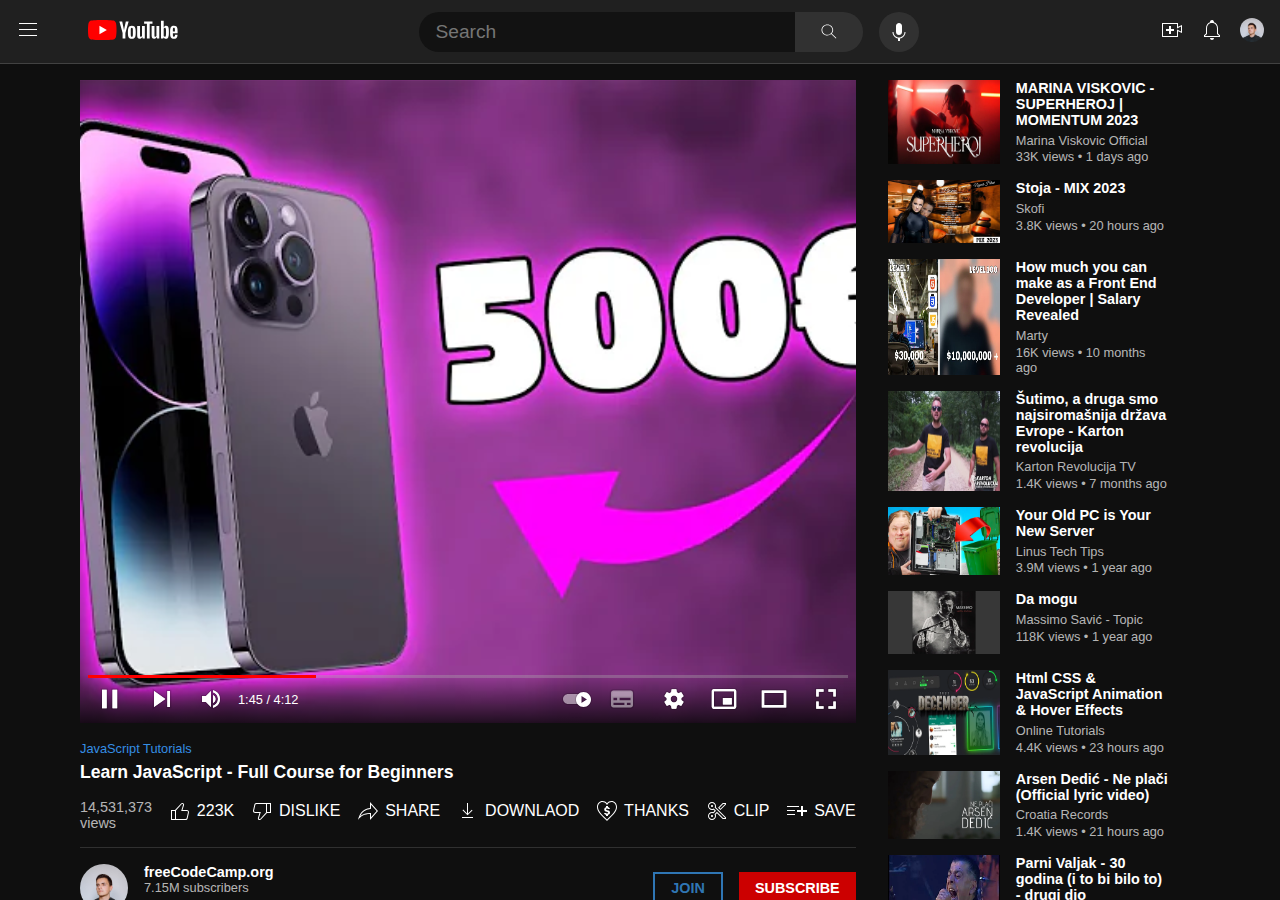
==== commit 8c8c465b: "Added suggested videos to YouTube watch" ====
--- a/watch/youtube_video.html
+++ b/watch/youtube_video.html
@@ -886,7 +886,281 @@
           </div>
         </div>
       </div>
-      <div class="main__suggestions"></div>
+      <div class="main__suggestions">
+        <ul class="main__suggestions-list">
+          <li class="main__suggestions-list-item">
+            <img
+              src="../assets/videos/1.webp"
+              alt=""
+              class="main__suggestions-list-item-thumbnail"
+            />
+            <div class="main__suggestions-list-item-about">
+              <h4 class="main__suggestions-list-item-about-title">
+                MARINA VISKOVIC - SUPERHEROJ | MOMENTUM 2023
+              </h4>
+              <span class="main__suggestions-list-item-about-publisher">
+                Marina Viskovic Official
+              </span>
+              <span class="main__suggestions-list-item-about-views">
+                33K views • 1 days ago
+              </span>
+            </div>
+          </li>
+          <li class="main__suggestions-list-item">
+            <img
+              src="../assets/videos/3.webp"
+              alt=""
+              class="main__suggestions-list-item-thumbnail"
+            />
+            <div class="main__suggestions-list-item-about">
+              <h4 class="main__suggestions-list-item-about-title">
+                Stoja - MIX 2023
+              </h4>
+              <span class="main__suggestions-list-item-about-publisher">
+                Skofi
+              </span>
+              <span class="main__suggestions-list-item-about-views">
+                3.8K views • 20 hours ago
+              </span>
+            </div>
+          </li>
+          <li class="main__suggestions-list-item">
+            <img
+              src="../assets/videos/4.webp"
+              alt=""
+              class="main__suggestions-list-item-thumbnail"
+            />
+            <div class="main__suggestions-list-item-about">
+              <h4 class="main__suggestions-list-item-about-title">
+                How much you can make as a Front End Developer | Salary Revealed
+              </h4>
+              <span class="main__suggestions-list-item-about-publisher">
+                Marty
+              </span>
+              <span class="main__suggestions-list-item-about-views">
+                16K views • 10 months ago
+              </span>
+            </div>
+          </li>
+          <li class="main__suggestions-list-item">
+            <img
+              src="../assets/videos/5.webp"
+              alt=""
+              class="main__suggestions-list-item-thumbnail"
+            />
+            <div class="main__suggestions-list-item-about">
+              <h4 class="main__suggestions-list-item-about-title">
+                Šutimo, a druga smo najsiromašnija država Evrope - Karton
+                revolucija
+              </h4>
+              <span class="main__suggestions-list-item-about-publisher">
+                Karton Revolucija TV
+              </span>
+              <span class="main__suggestions-list-item-about-views">
+                1.4K views • 7 months ago
+              </span>
+            </div>
+          </li>
+          <li class="main__suggestions-list-item">
+            <img
+              src="../assets/videos/6.webp"
+              alt=""
+              class="main__suggestions-list-item-thumbnail"
+            />
+            <div class="main__suggestions-list-item-about">
+              <h4 class="main__suggestions-list-item-about-title">
+                Your Old PC is Your New Server
+              </h4>
+              <span class="main__suggestions-list-item-about-publisher">
+                Linus Tech Tips
+              </span>
+              <span class="main__suggestions-list-item-about-views">
+                3.9M views • 1 year ago
+              </span>
+            </div>
+          </li>
+          <li class="main__suggestions-list-item">
+            <img
+              src="../assets/videos/7.webp"
+              alt=""
+              class="main__suggestions-list-item-thumbnail"
+            />
+            <div class="main__suggestions-list-item-about">
+              <h4 class="main__suggestions-list-item-about-title">Da mogu</h4>
+              <span class="main__suggestions-list-item-about-publisher">
+                Massimo Savić - Topic
+              </span>
+              <span class="main__suggestions-list-item-about-views">
+                118K views • 1 year ago
+              </span>
+            </div>
+          </li>
+          <li class="main__suggestions-list-item">
+            <img
+              src="../assets/videos/8.webp"
+              alt=""
+              class="main__suggestions-list-item-thumbnail"
+            />
+            <div class="main__suggestions-list-item-about">
+              <h4 class="main__suggestions-list-item-about-title">
+                Html CSS & JavaScript Animation & Hover Effects
+              </h4>
+              <span class="main__suggestions-list-item-about-publisher">
+                Online Tutorials
+              </span>
+              <span class="main__suggestions-list-item-about-views">
+                4.4K views • 23 hours ago
+              </span>
+            </div>
+          </li>
+          <li class="main__suggestions-list-item">
+            <img
+              src="../assets/videos/9.webp"
+              alt=""
+              class="main__suggestions-list-item-thumbnail"
+            />
+            <div class="main__suggestions-list-item-about">
+              <h4 class="main__suggestions-list-item-about-title">
+                Arsen Dedić - Ne plači (Official lyric video)
+              </h4>
+              <span class="main__suggestions-list-item-about-publisher">
+                Croatia Records
+              </span>
+              <span class="main__suggestions-list-item-about-views">
+                1.4K views • 21 hours ago
+              </span>
+            </div>
+          </li>
+          <li class="main__suggestions-list-item">
+            <img
+              src="../assets/videos/10.webp"
+              alt=""
+              class="main__suggestions-list-item-thumbnail"
+            />
+            <div class="main__suggestions-list-item-about">
+              <h4 class="main__suggestions-list-item-about-title">
+                Parni Valjak - 30 godina (i to bi bilo to) - drugi dio
+              </h4>
+              <span class="main__suggestions-list-item-about-publisher">
+                HRT Glazba
+              </span>
+              <span class="main__suggestions-list-item-about-views">
+                406K views • 2 years ago
+              </span>
+            </div>
+          </li>
+          <li class="main__suggestions-list-item">
+            <img
+              src="../assets/videos/11.webp"
+              alt=""
+              class="main__suggestions-list-item-thumbnail"
+            />
+            <div class="main__suggestions-list-item-about">
+              <h4 class="main__suggestions-list-item-about-title">
+                Azure DevOps Tutorial for Beginners | CI/CD with Azure Pipelines
+              </h4>
+              <span class="main__suggestions-list-item-about-publisher">
+                TechWorld with Nana
+              </span>
+              <span class="main__suggestions-list-item-about-views">
+                303K views • 6 months ago
+              </span>
+            </div>
+          </li>
+          <li class="main__suggestions-list-item">
+            <img
+              src="../assets/videos/12.webp"
+              alt=""
+              class="main__suggestions-list-item-thumbnail"
+            />
+            <div class="main__suggestions-list-item-about">
+              <h4 class="main__suggestions-list-item-about-title">
+                KAKO JE SVE POČELO - Sony PlayStation 1
+              </h4>
+              <span class="main__suggestions-list-item-about-publisher">
+                Bajtbox
+              </span>
+              <span class="main__suggestions-list-item-about-views">
+                31K views • 2 weeks ago
+              </span>
+            </div>
+          </li>
+          <li class="main__suggestions-list-item">
+            <img
+              src="../assets/videos/13.webp"
+              alt=""
+              class="main__suggestions-list-item-thumbnail"
+            />
+            <div class="main__suggestions-list-item-about">
+              <h4 class="main__suggestions-list-item-about-title">
+                React Redux Full Course for Beginners | Redux Toolkit
+                Complete...
+              </h4>
+              <span class="main__suggestions-list-item-about-publisher">
+                Dave Gray
+              </span>
+              <span class="main__suggestions-list-item-about-views">
+                175K views • 8 months ago
+              </span>
+            </div>
+          </li>
+          <li class="main__suggestions-list-item">
+            <img
+              src="../assets/videos/14.webp"
+              alt=""
+              class="main__suggestions-list-item-thumbnail"
+            />
+            <div class="main__suggestions-list-item-about">
+              <h4 class="main__suggestions-list-item-about-title">
+                Is ChatGPT actually useful for coding?;
+              </h4>
+              <span class="main__suggestions-list-item-about-publisher">
+                Web Dev Cody
+              </span>
+              <span class="main__suggestions-list-item-about-views">
+                196K views • 1 month ago
+              </span>
+            </div>
+          </li>
+          <li class="main__suggestions-list-item">
+            <img
+              src="../assets/videos/15.webp"
+              alt=""
+              class="main__suggestions-list-item-thumbnail"
+            />
+            <div class="main__suggestions-list-item-about">
+              <h4 class="main__suggestions-list-item-about-title">
+                C5 dev trends to follow in 2023
+              </h4>
+              <span class="main__suggestions-list-item-about-publisher">
+                Awesome
+              </span>
+              <span class="main__suggestions-list-item-about-views">
+                46K views • 3 weeks ago
+              </span>
+            </div>
+          </li>
+          <li class="main__suggestions-list-item">
+            <img
+              src="../assets/videos/16.webp"
+              alt=""
+              class="main__suggestions-list-item-thumbnail"
+            />
+            <div class="main__suggestions-list-item-about">
+              <h4 class="main__suggestions-list-item-about-title">
+                Learn Python GUI Development for Desktop - PySide6 and Qt
+                Tutorial
+              </h4>
+              <span class="main__suggestions-list-item-about-publisher">
+                freeCodeCamp.org
+              </span>
+              <span class="main__suggestions-list-item-about-views">
+                103K views • 1 month ago
+              </span>
+            </div>
+          </li>
+        </ul>
+      </div>
     </main>
     <footer class="footer__mobile">
       <nav class="footer__mobile__nav">
--- a/watch/style.css
+++ b/watch/style.css
@@ -403,7 +403,7 @@
 
 .main__video__about__description__box {
   padding: 0.5rem 4rem;
-  font-size: 0.8rem;
+  font-size: 0.9rem;
 }
 
 .main__video__about__description__box_show-more {
@@ -524,10 +524,11 @@
   display: flex;
   flex-direction: column;
   gap: 0.5rem;
+  font-size: 0.9rem;
 }
 
 .main__video__comments__all__comment__content__heading-channel {
-  font-size: 1rem;
+  font-size: 0.9rem;
   font-weight: 600;
 }
 
@@ -560,6 +561,55 @@
   font-size: 0.9rem;
   color: #a7a99d;
   cursor: pointer;
+}
+
+/* MAIN SUGGESTIONS */
+
+.main__suggestions {
+  width: 100%;
+  display: flex;
+  flex-direction: column;
+  gap: 1rem;
+  padding: 0 2rem;
+}
+
+.main__suggestions-list {
+  width: 100%;
+  display: flex;
+  flex-direction: column;
+  gap: 1rem;
+}
+
+.main__suggestions-list-item {
+  display: flex;
+  gap: 1rem;
+  color: white;
+}
+
+.main__suggestions-list-item-thumbnail {
+  width: 40%;
+  height: auto;
+}
+
+.main__suggestions-list-item-about {
+  display: flex;
+  flex-direction: column;
+  gap: 0.1rem;
+}
+
+.main__suggestions-list-item-about-title {
+  font-size: 0.9rem;
+  margin-bottom: 0.2rem;
+}
+
+.main__suggestions-list-item-about-publisher {
+  font-size: 0.8rem;
+  color: rgba(255, 255, 255, 0.706);
+}
+
+.main__suggestions-list-item-about-views {
+  font-size: 0.8rem;
+  color: rgba(255, 255, 255, 0.706);
 }
 
 /* FOOTER */
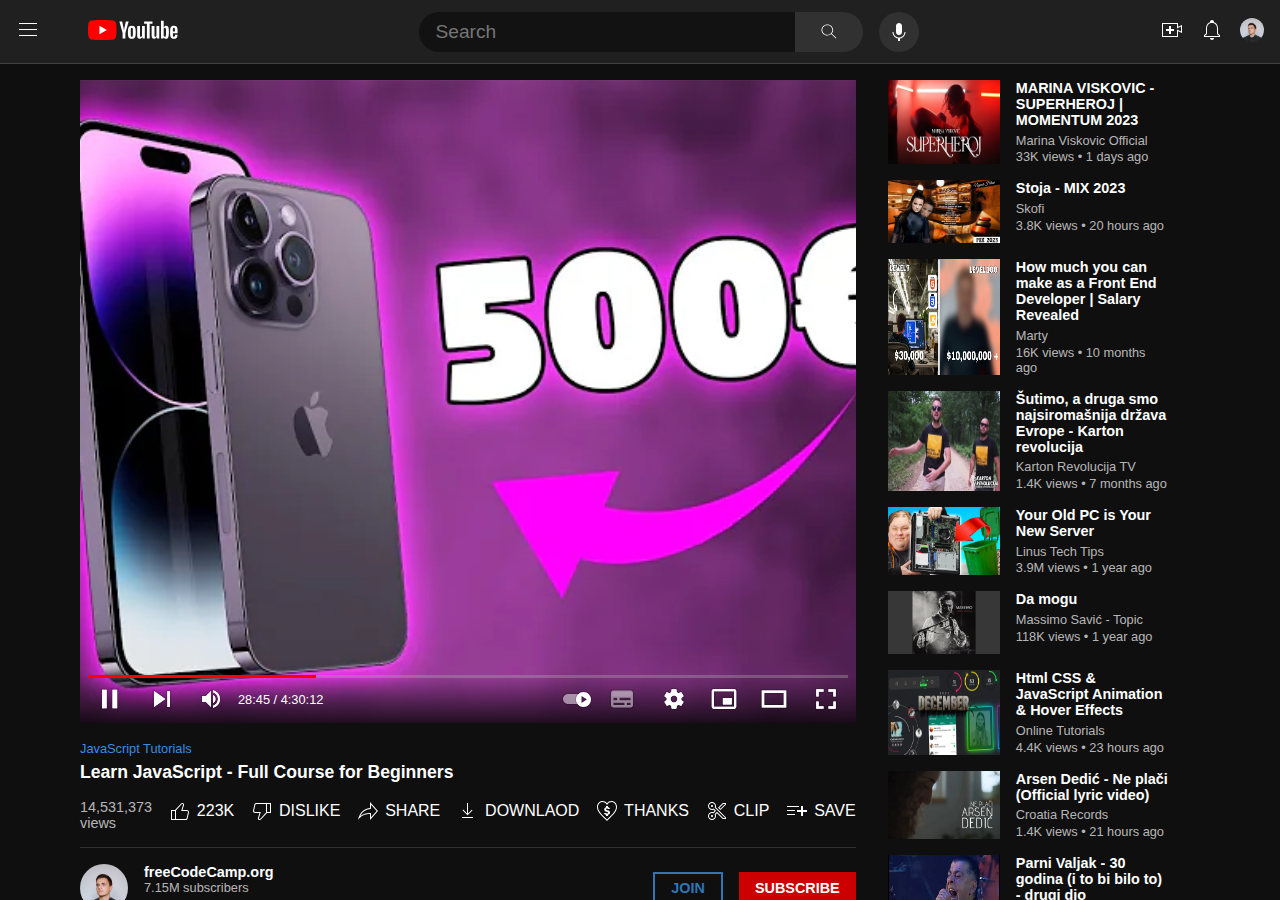
==== commit 2665cca1: "fixing logo link" ====
--- a/watch/youtube_video.html
+++ b/watch/youtube_video.html
@@ -6,7 +6,7 @@
     <meta name="viewport" content="width=device-width, initial-scale=1.0" />
     <link rel="stylesheet" href="./style.css" />
     <link rel="shortcut icon" href="../favicon.ico" type="image/x-icon" />
-    <title>Video title...</title>
+    <title>Learn JavaScript - Full Course for Beginners</title>
   </head>
   <body>
     <!-- HEADER -->
@@ -17,7 +17,7 @@
       <a href=""
         ><img src="../assets/menu.svg" alt="Menu" class="header__menu__side"
       /></a>
-      <a href="../">
+      <a href="../index.html">
         <img src="../assets/logo.svg" alt="Logo" class="header__logo"
       /></a>
 
@@ -387,7 +387,7 @@
                 class="main__video__player__controls__first-group-volume"
               />
               <span class="main__video__player__controls__first-group-time"
-                >1:45 / 4:12</span
+                >28:45 / 4:30:12</span
               >
             </div>
             <div class="main__video__player__controls__second-group">
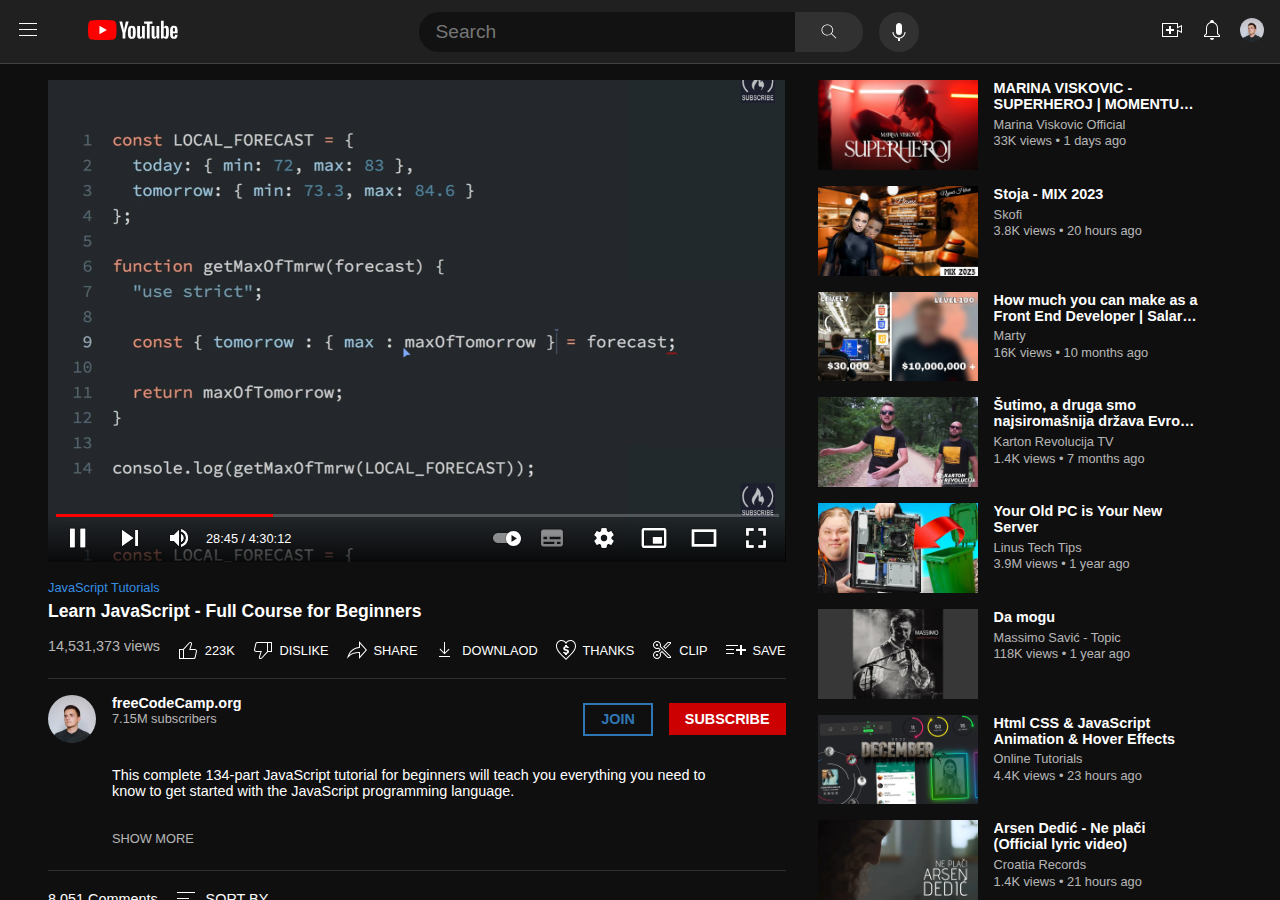
==== commit ee1c001b: "Version 2.0" ====
--- a/watch/youtube_video.html
+++ b/watch/youtube_video.html
@@ -343,11 +343,13 @@
         <input type="text" class="header__mobile__search-input" />
       </div>
       <div class="header__mobile__logo">
-        <img
-          src="../assets/logo.svg"
-          alt="Logo"
-          class="header__mobile__logo-img"
-        />
+        <a href="../index.html">
+          <img
+            src="../assets/logo.svg"
+            alt="Logo"
+            class="header__mobile__logo-img"
+          />
+        </a>
       </div>
       <div class="header__mobile__right-side">
         <img
--- a/watch/style.css
+++ b/watch/style.css
@@ -10,6 +10,7 @@
 body {
   height: 100vh;
   background-color: #202020;
+  position: relative;
 }
 
 body::-webkit-scrollbar {
@@ -206,7 +207,7 @@
 
 .main {
   display: flex;
-  padding: 1rem 5rem;
+  padding: 1rem 3rem;
   height: calc(100vh - 4rem);
   background-color: #0f0f0f;
   overflow-y: scroll;
@@ -237,9 +238,9 @@
 .main__video__player {
   width: 100%;
   height: 80%;
-  background-image: url("../assets/videos/2.webp");
+  background-image: url("../assets/videos/video_player.png");
   background-position: center;
-  background-size: cover;
+  background-size: contain;
   display: flex;
 }
 
@@ -318,6 +319,7 @@
   margin-right: auto;
   font-size: 0.9rem;
   color: rgba(255, 255, 255, 0.706);
+  white-space: nowrap;
 }
 
 .main__video__about__actions-button {
@@ -327,7 +329,7 @@
   border: none;
   display: flex;
   align-items: center;
-  font-size: 1rem;
+  font-size: 0.8rem;
   font-weight: 500;
   gap: 0.3rem;
   cursor: pointer;
@@ -524,11 +526,11 @@
   display: flex;
   flex-direction: column;
   gap: 0.5rem;
-  font-size: 0.9rem;
+  font-size: 0.8rem;
 }
 
 .main__video__comments__all__comment__content__heading-channel {
-  font-size: 0.9rem;
+  font-size: 0.8rem;
   font-weight: 600;
 }
 
@@ -566,7 +568,7 @@
 /* MAIN SUGGESTIONS */
 
 .main__suggestions {
-  width: 100%;
+  flex-basis: 30%;
   display: flex;
   flex-direction: column;
   gap: 1rem;
@@ -578,6 +580,7 @@
   display: flex;
   flex-direction: column;
   gap: 1rem;
+  padding-bottom: 1rem;
 }
 
 .main__suggestions-list-item {
@@ -587,8 +590,7 @@
 }
 
 .main__suggestions-list-item-thumbnail {
-  width: 40%;
-  height: auto;
+  width: 10rem;
 }
 
 .main__suggestions-list-item-about {
@@ -600,6 +602,12 @@
 .main__suggestions-list-item-about-title {
   font-size: 0.9rem;
   margin-bottom: 0.2rem;
+  display: -webkit-box;
+  -webkit-line-clamp: 2; /* number of lines to show */
+  line-clamp: 2;
+  -webkit-box-orient: vertical;
+  overflow: hidden;
+  text-overflow: ellipsis;
 }
 
 .main__suggestions-list-item-about-publisher {
@@ -616,6 +624,42 @@
 
 .footer__mobile {
   display: none;
+}
+
+@media only screen and (max-width: 1500px) {
+  .main__video {
+    flex-basis: 60%;
+  }
+
+  .main__suggestions {
+    flex-basis: 40%;
+  }
+
+  .main__video__player {
+    height: 60%;
+  }
+}
+@media only screen and (max-width: 1276px) {
+  .main {
+    flex-direction: column;
+    height: auto;
+  }
+
+  .main__video {
+    flex-basis: 100%;
+  }
+
+  .main__suggestions {
+    flex-basis: 100%;
+  }
+
+  .main__video__player {
+    height: 80vh;
+  }
+
+  .main__video__comments {
+    display: none;
+  }
 }
 
 @media only screen and (max-width: 1312px) {
@@ -661,6 +705,10 @@
 /* TABLET VIDEO CONTAINER GRID */
 
 @media only screen and (max-width: 1028px) {
+  body {
+    height: 100vh;
+  }
+
   .header {
     display: none;
   }
@@ -671,6 +719,9 @@
     padding: 0.8rem 1rem;
     background-color: #0f0f0f;
     border-bottom: 0.1px solid #6f6f6f;
+    position: sticky;
+    top: 0;
+    z-index: 999;
   }
 
   .header__mobile__logo-img {
@@ -745,8 +796,94 @@
   .footer__mobile__nav-list-item-link-text {
     font-size: 0.8rem;
   }
-}
-
+
+  .main__video {
+    position: sticky;
+    top: 0;
+  }
+
+  .main__video__player {
+    height: 70vh;
+    position: sticky;
+    top: 0;
+  }
+
+  .main__video__comments {
+    display: none;
+  }
+}
+
+@media only screen and (max-width: 960px) {
+  .main {
+    padding: 0;
+  }
+
+  .main__video__player {
+    position: sticky;
+    top: 0;
+  }
+
+  .main__video__about {
+    padding: 0 1rem;
+  }
+
+  .header {
+    position: sticky;
+    top: 0;
+  }
+}
+
+@media only screen and (max-width: 680px) {
+  .main::-webkit-scrollbar {
+    display: none;
+  }
+
+  .main__video__player__controls__first-group-volume {
+    display: none;
+  }
+
+  .main__video__player__controls-second-group-pip {
+    display: none;
+  }
+
+  .main__video__player__controls-second-group-cinema {
+    display: none;
+  }
+
+  .main__video__about__description__heading {
+    flex-wrap: wrap;
+    gap: 1rem;
+  }
+
+  .main__video__about__description__box {
+    padding: 0.5rem;
+  }
+
+  .main__video__about__description__heading-channel-actions {
+    flex-basis: 100%;
+  }
+
+  .main__video__about__actions {
+    overflow-x: scroll;
+  }
+
+  .main__video__about__actions::-webkit-scrollbar {
+    display: none;
+  }
+
+  .main__video__player {
+    height: 30vh;
+  }
+
+  .header__mobile__search {
+    display: none;
+  }
+
+  .main__suggestions {
+    padding: 1rem 0.5rem;
+    padding-bottom: 3rem;
+  }
+}
 @media only screen and (max-width: 480px) {
   .header__mobile__search {
     display: none;
